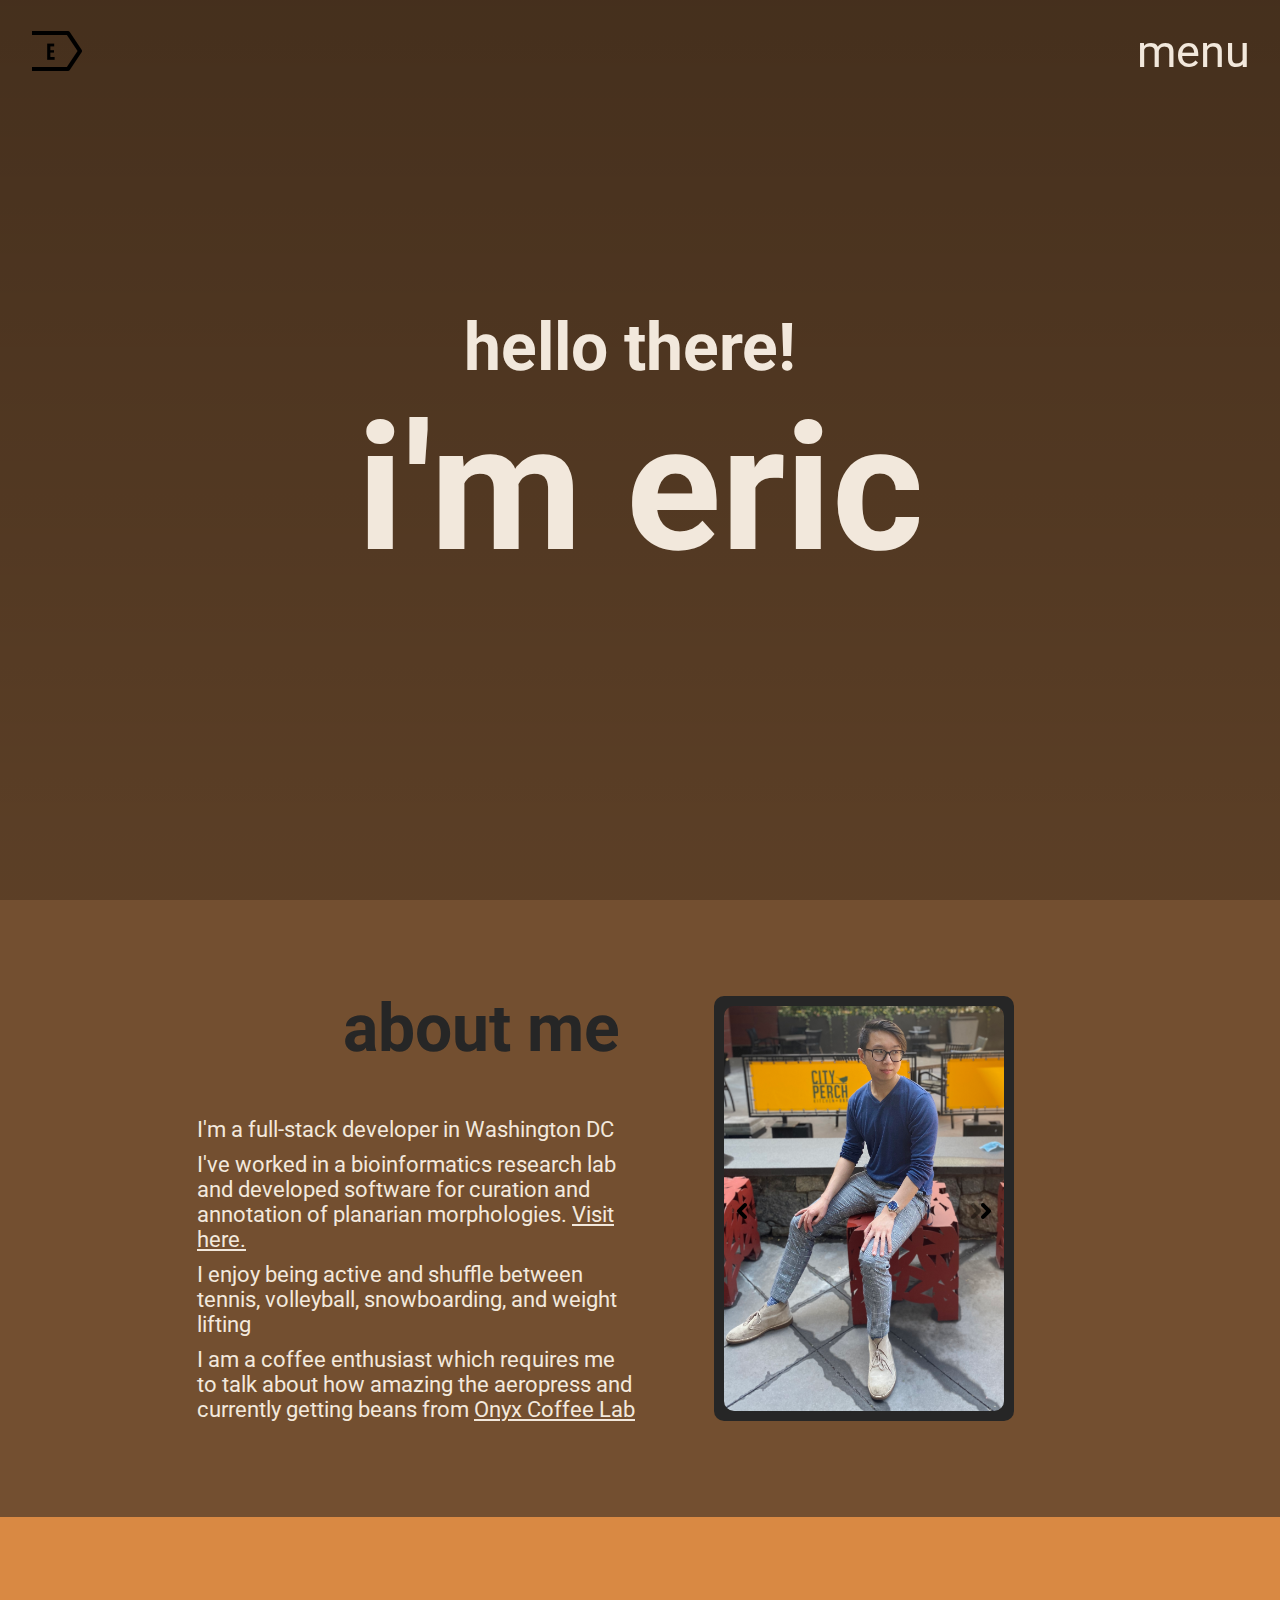
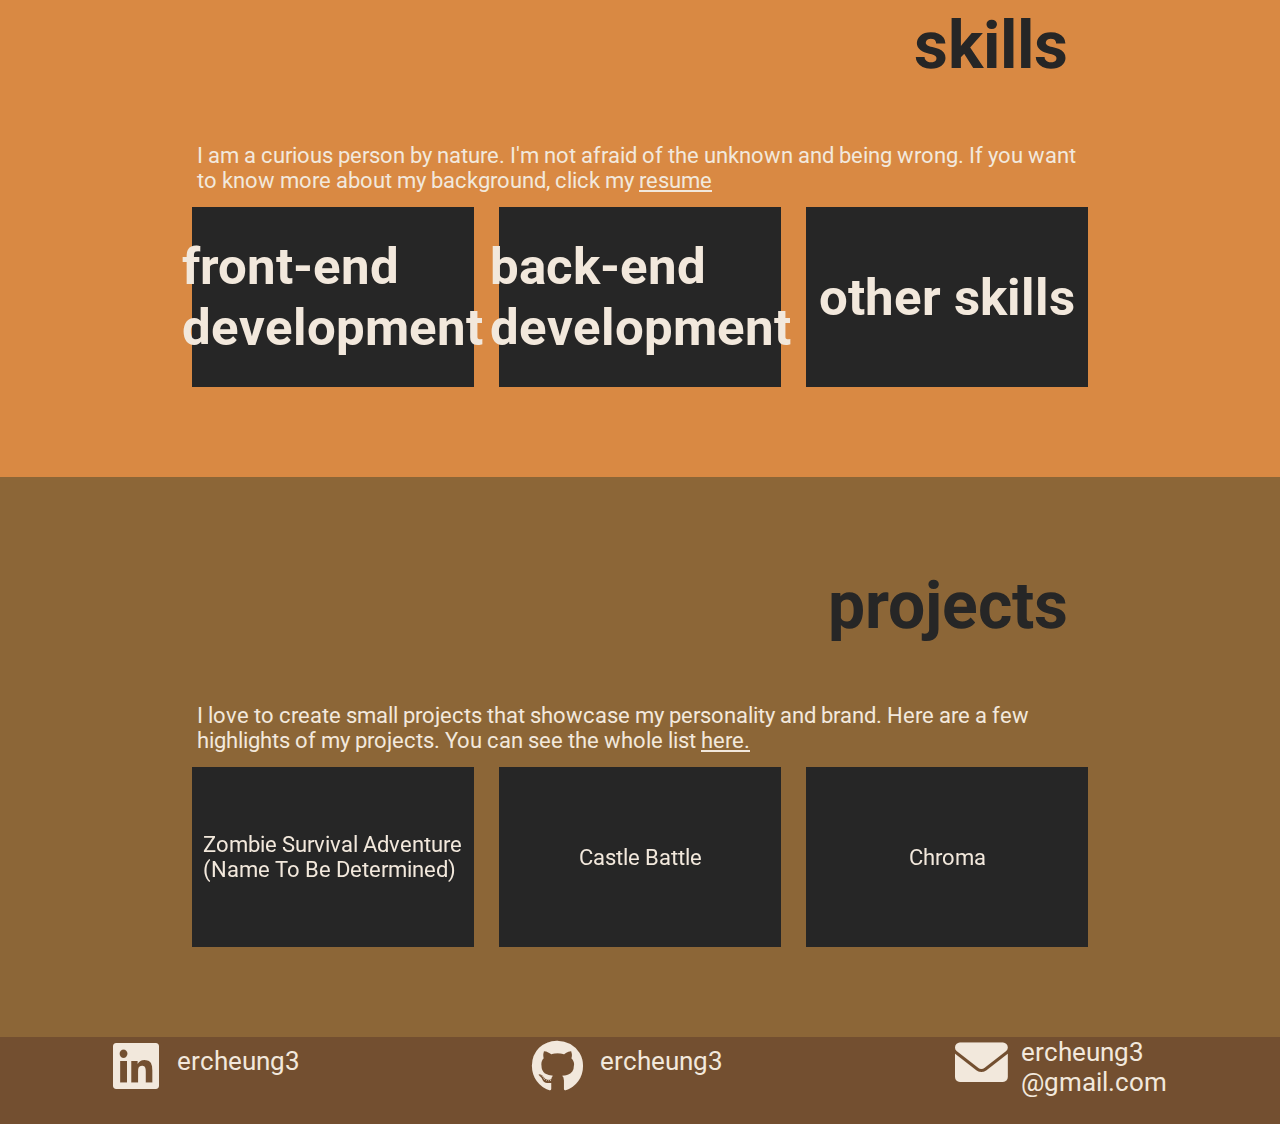
==== index.html @ 5c05569e "root url index.html" ====
<!DOCTYPE html>
<html lang="en">

<head>
    <meta charset="UTF-8">
    <meta http-equiv="X-UA-Compatible" content="IE=edge">
    <meta name="viewport" content="width=device-width, initial-scale=1.0">
    <title>Eric Cheung: Researcher | Developer</title>
    <link rel="preconnect" href="https://fonts.googleapis.com">
    <link rel="preconnect" href="https://fonts.gstatic.com" crossorigin>
    <link href="https://fonts.googleapis.com/css2?family=Montserrat&family=Roboto&display=swap" rel="stylesheet">

    <link rel="stylesheet" href="css/style.css">
    <link rel="stylesheet" href="css/index.css">

    <link rel="stylesheet" href="https://cdnjs.cloudflare.com/ajax/libs/font-awesome/6.0.0-beta2/css/all.min.css">
    <script src="https://ajax.googleapis.com/ajax/libs/jquery/3.6.0/jquery.min.js"></script>
    <script src="js/app.js"></script>

</head>

<body>
    <div class="loading-container">
        <h1 class="loading-text"></h1>
    </div>
    <header class="header">
        <div class="header-container">
            <h2>hello there!</h2>
            <h1>i'm eric</h1>
        </div>
    </header>
    <div class="logo-container">
        <a href="index.html">
            <img src="img/icons8-east-52.png">
        </a>
    </div>
    <div class="menu-container">
        <div>menu</div>
    </div>
    <nav class="navbar">
        <ul class="navbar-list">
            <li class="navbar-list-item" id="home">
                <a href="#">home</a>
            </li>
            <li class="navbar-list-item">
                <a href="#about-me">about me</a>
            </li>
            <li class="navbar-list-item">
                <a href="#skills">skills</a>
            </li>
            <li class="navbar-list-item">
                <a href="#projects">projects</a>
            </li>
            <li class="navbar-list-item">
                <a href="#links">links</a>
            </li>
        </ul>
    </nav>
    <section class="about-me" id="about-me">
        <div class="about-me-container">
            <div class="about-me-text">
                <h2>about me</h2>
                <p>I'm a full-stack developer in Washington DC</p>
                <p>I've worked in a bioinformatics research lab and developed software for curation and annotation of
                    planarian morphologies. <a href=https://lobolab.umbc.edu/plangexq target=_blank>Visit here.</a></p>
                <p>I enjoy being active and shuffle between tennis, volleyball, snowboarding, and weight lifting</p>
                <p>I am a coffee enthusiast which requires me to talk about how amazing the aeropress and currently
                    getting
                    beans from <a href="https://onyxcoffeelab.com/" target="_blank">Onyx Coffee Lab</a></p>
            </div>
            <!-- =========== CAROUSEL CONTAINER ======== -->
            <div class="carousel-container">
                <!-- previous button -->
                <div class="carousel-button previous">
                    <img src="img/icons8-double-left-24.png">
                </div>
                <!-- images -->
                <div class="carousel-images">
                    <img src="img/me.jpg" alt="Portrait of Me" />
                    <img src="img/me2.jpg" alt="Portrait of Me in Philly" />
                    <img src="img/me.jpg" alt="Portrait of Me" />
                    <img src="img/me2.jpg" alt="Portrait of Me in Philly" />
                </div>
                <!-- next button -->
                <div class="carousel-button next">
                    <img src="img/icons8-double-right-24.png">
                </div>
            </div>
        </div>
    </section>
    <section class="skills" id="skills">
        <div class="skills-container">
            <h2>skills</h2>
            <p>I am a curious person by nature. I'm not afraid of the unknown and being wrong. If you want to know more about my background, click my <a
                    href="html/resume.html">resume</a></p>
            <div class="cards-container">
                <div class="scene">
                    <div class="card">
                        <div class="card-face card-face-front">
                            <div class="card-text">
                                <h3>front-end</br>development</h3>
                            </div>
                        </div>
                        <div class="card-face card-face-back skills-info">
                            <p>I have practice with creating DOM trees of other websites such as Airbnb and developed this website myself.</p>
                            <ul class="card-list front-end-skills">
                                <li>HTML</li>
                                <li>CSS</li>
                                <li>Javascript</li>
                                <li>Git/Github</li>
                                <li>Drupal</li>
                            </ul>
                        </div>
                    </div>
                </div>
                <div class="scene">
                    <div class="card">
                        <div class="card-face card-face-front">
                            <div class="card-text">
                                <h3>back-end</br>development</h3>
                            </div>
                        </div>
                        <div class="card-face card-face-back skills-info">
                            <p>I have practice with sql database while developing a planarian worm gene expression pattern software and website.</p>
                            <ul class="card-list back-end-skills">
                                <li>C++</li>
                                <li>Python</li>
                                <li>SQL (mySQL, PostgreSQL)</li>
                            </ul>
                        </div>
                    </div>
                </div>
                <div class="scene">
                    <div class="card">
                        <div class="card-face card-face-front">
                            <div class="card-text">
                                <h3>other skills</h3>
                            </div>
                        </div>
                        <div class="card-face card-face-back">
                            <p>I was a assistant manager at a small restaurant which allowed me to practice patience, strengthen my grit, and perform under strict deadlines and a stressful environment. </p>
                        </div>
                    </div>
                </div>
            </div>
        </div>
    </section>

    <section class="projects" id="projects">
        <div class="projects-container">
            <h2>projects</h2>
            <p>I love to create small projects that showcase my personality and brand. Here are a few highlights of my projects. You can see the whole list <a href="html/projects.html" target="_blank">here.</a></p>
            <div class="cards-container">
                <div class="scene">
                    <div class="card">
                        <div class="card-face card-face-front">
                            <div class="card-text">
                                <p>Zombie Survival Adventure </br>(Name To Be Determined)</p>
                            </div>
                        </div>
                        <div class="card-face card-face-back">
                            <div class="card-text projects-info">
                                <p>A short choose your own adventure game that tries to replicate a real life zombie apocalypse.</p>
                                <p>Deployed game coming soon!</p>
                            </div>
                            <div class="project-links-container">
                                <button><a href="https://github.com/ercheung3/choose-your-own-adventure" target="_blank">Github Repo</a></button>
                                <button class="hidden"><a href="">Deployed Project</a></button>
                            </div>
                        </div>
                    </div>
                </div>
                <div class="scene">
                    <div class="card">
                        <div class="card-face card-face-front">
                            <div class="card-text">
                                <p>Castle Battle</p>
                            </div>
                        </div>
                        <div class="card-face card-face-back">
                            <div class="card-text projects-info">
                                <p>A short game filled with peons and castles. Will you be able to beat the opposing kingdom?</p>
                                <p>Github repo and deployed game coming soon!</p>
                            </div>
                            <div class="project-links-container">
                                <button class="hidden"><a href="" target="_blank">Github Repo</a></button>
                                <button class="hidden"><a href="">Deployed Project</a></button>
                            </div>
                        </div>
                    </div>
                </div>
                <div class="scene">
                    <div class="card">
                        <div class="card-face card-face-front chroma">
                            <div class="card-text">
                                <p>Chroma</p>
                            </div>
                        </div>
                        <div class="card-face card-face-back">
                            <div class="card-text projects-info">
                                <p>A old attempt at building a strategy platforming game featuring different enemies and progressive map.</p>
                                <p>I worked alongside an old classmate. You can visit the repo to see some of the work but currently not sure how to deploy.</p>
                            </div>
                            <div class="project-links-container">
                                <button><a href="https://github.com/arun-ramamurthy/chroma" target="_blank">Github Repo</a></button>
                                <button class="hidden"><a href="https://github.com/arun-ramamurthy/chroma" target="_blank">Deployed Project</a></button>
                            </div>
                        </div>
                    </div>
                </div>
            </div>
        </div>
    </section>
    
    <footer class="footer-container" id="links">
        <a href="https://www.linkedin.com/in/ercheung3/" target="_blank">
            <span class="footer-info">
                <i class="fa-brands fa-linkedin"></i>
                <p class="footer-text">ercheung3</p>
            </span>
        </a>
        <a href="https://github.com/ercheung3" target="_blank">
            <span class="footer-info">
                <i class="fa-brands fa-github"></i>
                <p class="footer-text">ercheung3</p>
            </span>
        </a>
        <a>
            <span class="footer-info">
                <i class="fa-solid fa-envelope"></i>
                <div class="email">
                    <p class="footer-text">ercheung3</p>
                    <p class="footer-text">@gmail.com</p>
                </div>
            </span>
        </a>
    </footer>
</body>

</html>
---- css/style.css ----
/*
COLOR PALLETTE


#8C6637 light brown
#F2E8DC off white
#D98943 orange
#734F30 dark brown
#262626 black
*/

h1, h2, h3, h4 {
    margin: 0;
    padding: 0;
}

h1 {
    font-size: 2em;
    font-style: bolder;
}

h2 {
    font-size: 0.6em;
    text-align: end;
    padding-right: 25px;
    margin-bottom: 0vh;
    font-style: bolder;
}

@media screen and (min-width: 481px) {
    h1 {
        font-size: 3em;
    }

    h2 {
        font-size: 1.2em;
        padding-right: 20px;
        margin-bottom: 1vh;
    }
}

@media screen and (min-width: 821px) {
    h1 {
        font-size: 4em;
    }

    h2 {
        font-size: 1.5em;
        margin-bottom: 5vh;
    }
}

body {
    color: #F2E8DC;
    font-family: 'Roboto', sans-serif;
    font-size: 44px;
    margin: 0;
    padding: 0;
    background-color: #734F30;
    display: flex;
    flex-direction: column;
    justify-content: center;
}

ul, p {
    font-size: 0.3em;
    padding: 0;
    margin: 0;
}

p {
    padding: 3px;
}
@media screen and (min-width: 481px) {
    ul, p {
        font-size: 0.4em;
        padding: 0;
        margin: 0;
    }

    p {
        padding: 3px;
    }
}

@media screen and (min-width: 821px) {
    ul, p {
        font-size: 0.5em;
        padding: 0;
        margin: 0;
    }

    p {
        padding: 5px;
    }
}

li {
    list-style-type: none;
}

p a {
    text-decoration: underline;
}

a {
    color: #F2E8DC;
    text-decoration: none;
}
a:target {
    scroll-margin-top: 24px;
}

a:hover {
    animation: gradientText 1s ease-in-out;
    background: linear-gradient(to left, #D98943, #F2E8DC);
    -webkit-background-clip: text;
    -moz-background-clip: text;
    background-clip: text;
    -webkit-text-fill-color: transparent;
    -moz-text-fill-color: transparent;
}
iframe {
    width: 100vw;
    height: 60vh;
    margin-top: 50px;
}
@media screen and (min-width: 421px) {
    iframe {
        margin-top: 10vh;
        height: 80vh;
    }
}
.logo-container {
    position: fixed;
    display: inline-block;
    height: 28px;
    margin: 5px 0 0 5px;
    padding: 0;
    top: 0;
    left: 0;

    z-index: 4;
}

.menu-container {
    position: fixed;
    top: 0;
    right: 0;
    margin: 5px 5px 0px 0px;
    z-index: 4;
    font-size: 20px;
    cursor: pointer;
}

 .logo-container img {
    position:absolute;
    height: 28px;
}
.menu-container:hover {
    animation: gradientText 1s ease-in-out infinite alternate-reverse;
}
@media screen and (min-width: 481px) {
    .logo-container{
        margin: 5px 0 0 10px;
        height: 52px;
    }
    .logo-container img {
        height: 52px;
    }
    .menu-container {
        margin: 5px 10px 0px 0px;
        font-size: 36px;
    }
}

@media screen and (min-width: 821px) {
    .logo-container {
        margin: 25px 0 0 30px;
    }
    .menu-container {
        margin: 25px 30px 0px 0px;
        font-size: 45px;
    }
}

.navbar {
    display: none;
    opacity: 0;

    position: fixed;
    top: 0;
    left: 0;
    height: 100vh;
    width: 100vw;

    align-items: center;
    justify-content: center;

    background: linear-gradient(#D98943 69%, #c27b3c);
    overflow: auto;

    animation: fadeOut 0.5s ease-out;

    z-index: 3;
}

.navbar ul {
    display: flex;
    flex-direction: column;
    gap: 5vh;
    font-family: 'Montserrat', sans-serif;
    font-weight: bold;
    font-size: 2em;
}

.navbar-list-item {
    font-size: 1em;
}

@media screen and (min-width: 481px) {
    .navbar-list-item {
        font-size: 1.25em;
    }
}

@media screen and (min-width: 821px) {
    .navbar-list-item {
        font-size: 1.5em;
    }
}
.active-block {
    display: block;
    opacity: 1;
}

.active-block-animated {
    display: block;
    opacity: 1;
}

.active-flex {
    display: flex;
    opacity: 1;
}

.active-flex-animated {
    display: flex;
    opacity: 1;

    animation: corner 1s ease-out;
}

.footer-container {
    margin-bottom: 3vh;
    display:flex;
    flex-direction: column;
    align-items: center;
    background: #734F30;
}

.footer-info {
    display: inline-block;
}
.email > p {
    margin: 0;
    padding: 0;
}
.email {
    display: flex;
    flex-direction: column;
    justify-content:flex-start;
    font-size: 0.8em;
}

@media screen and (min-width: 481px) {
    .footer-container {
        flex-direction: row;
        align-items: center;
        justify-content: space-around;
        font-size: 1.2em
    }
    .footer-text, .email{
        margin-left: 1vw;
    }

    .footer-info {
        display: flex;
    }

    .email {
        font-size: 1em;
    }
}

@keyframes fadeOut {
    0% {
        opacity: 1;
    }

    100% {
        opacity: 0;
    }
}

@keyframes fadeIn {
    0% {
        opacity: 0;
    }

    100% {
        opacity: 1;
    }
}

@keyframes corner {
    0% {
        margin: auto auto;
        height: 50vw;
        width: 50vw;
        font-size: 0em;
        border-radius: 100%;
        background: #8C6637;
        transform: translate(200%, -100%);
    }
    80% {
        height: 50vw;
        width: 50vw;
        transform: translate(25vw, 10vh);
        border-radius: 100%;
    }

    90% {
        font-size: 0em;
    }

    100% {
        margin: auto auto;
        font-size: 1em;
        background: #D98943;
    }
}

@keyframes gradientText {
    0% {
        background: linear-gradient(to left, #F2E8DC, #F2E8DC);
        -webkit-background-clip: text;
        -moz-background-clip: text;
        -webkit-text-fill-color: transparent;
        -moz-text-fill-color: transparent;
    }

    100% {
        background: linear-gradient(to left, #D98943, #F2E8DC);
        -webkit-background-clip: text;
        -moz-background-clip: text;
        -webkit-text-fill-color: transparent;
        -moz-text-fill-color: transparent;
    }
}
---- css/index.css ----
h2 {
    color: #262626;
}

.header-container h2 {
    color: #F2E8DC;
    margin: 0px;
}

.header-container {
    display: flex;
    flex-direction: column;
    align-items: center;
    justify-content: center;
    background-image: linear-gradient(rgba(0, 0, 0, 0.4), rgba(0, 0, 0, 0.2)), url("../img/watch.jpg");
    width: 100vw;
    height: 50vh;
    background-position: center center;
    background-size: cover;
}

@media screen and (min-width: 481px) {
    .header-container {
        height: 50vh;
    }
}

@media screen and (min-width: 821px) {
    .header-container {
        height: 100vh;
    }
}

.about-me {

    background: #734F30
}

.about-me-container {
    display: flex;
    flex-direction: column;
    align-items: center;
    gap: 1vh;
    padding: 3vh 15vw;
}

@media screen and (min-width:481px) {
    .about-me-container {
        padding: 5vh 10vw;
    }
}

@media screen and (min-width: 821px) {
    .about-me-container {
        flex-direction: row;
        align-items: center;
        gap: 0vh;
        padding: 10vh 15vw;
    }
}

.cards-container {
    display: flex;
    flex-direction: column;
    align-items: center;
    gap: 2vw;
}

.scene {
    width: 100%;
    height: 20vh;
    perspective: 600px;
}

@media screen and (min-width: 821px) {
    .cards-container {
        flex-direction: row;
    }
}

.card {
    width: 100%;
    height: 100%;
    transition: transform 1s;
    transform-style: preserve-3d;
    cursor: pointer;
    position: relative;
    display: block;
}

.card-face {
    position: absolute;
    height: 100%;
    width: 100%;
    backface-visibility: hidden;
}

.card-face-front {
    background: #262626;
    color: #F2E8DC;
    display: flex;
    align-items: center;
    justify-content: center;
    text-align: left;
}

.card-face-back {
    background: #F2E8DC;
    color: #262626;
    display: flex;
    flex-direction: column;
    align-items: center;
    justify-content: space-between;
    text-align: left;
    transform: rotateY(180deg);
}

.skills-info {
    justify-content: flex-start;
    align-items: flex-start;
    gap: 20px;
    padding-left: 10px;
}

.project-links-container {
    width: 100%;
    display: flex;
    justify-content: space-around;
    margin-bottom: 2vh;
}

.card-face-back a {
    color: #262626;
    text-decoration: none;
}

.card.is-flipped {
    transform: rotateY(-180deg);
    display: block;
}

.skills {
    background: #D98943;
}

.skills-container {
    display: flex;
    flex-direction: column;
    gap: 1vh;
    padding: 3vh 15vw;
}

@media screen and (min-width:481px) {
    .skills-container {
        padding: 5vh 10vw;
    }
}

@media screen and (min-width: 821px) {
    .skills-container {
        padding: 10vh 15vw;
    }
}

.projects {
    background: #8C6637;
}

.projects-container {
    display: flex;
    flex-direction: column;
    gap: 1vh;
    padding: 3vh 15vw;
}

@media screen and (min-width:481px) {
    .projects-container {
        padding: 5vh 10vw;
    }
}

@media screen and (min-width: 821px) {
    .projects-container {
        padding: 10vh 15vw;
    }
}

@media screen and (min-width: 821px) {

    .projects-container .card-face-front:hover {
        background-position: center center;
        background-size: contain;
        font-size: 0;
    }

    .zombie:hover {
        background-image: radial-gradient(rgba(0, 0, 0, 0.1), rgba(0, 0, 0, 0.3));
    }

    .chroma:hover {
        background-image: radial-gradient(rgba(0, 0, 0, 0.1), rgba(0, 0, 0, 0.3)), url("../img/chroma.png");

    }

}


.about-me-text {
    width: 100%;
    display: flex;
    flex-direction: column;
}

/* ======= CAROUSEL SECTION ======== */
.carousel-container {
    width: 85%;
    display: flex;
    justify-content: center;
}

.carousel-images {
    background: #262626;
    padding: 10px;
    border-radius: 10px;
    box-sizing: border-box;
    position: relative;
}

.carousel-images img {
    display: none;
    width: 100%;
    border-radius: 10px;
    max-width: 556px;
    max-height: 406px;

}

.carousel-button {
    display: none;
}

@media screen and (min-width: 821px) {
    .carousel-container {
        width: 50%;
        display: flex;
    }

    .carousel-button {
        display: inline-block;
        position: relative;
    }

    .previous {
        align-self: center;
        left: 10%;
        z-index: 2;
    }

    .next {
        align-self: center;
        right: 10%;
        z-index: 2;
    }

    .carousel-button:hover {
        cursor: pointer;
    }
}

.carousel-images img:first-of-type {
    display: block;
}

@media screen and (min-width: 821px) {
    .about-me {
        flex-direction: row;
    }

    .about-me-text {
        width: 50%;
    }

    .container {
        width: 50%;
    }
}




@media screen and (min-width: 821px) {
    .loading-container {
        display: none;
        position: fixed;
        opacity: 0;
        background: #262626;
        width: 100vw;
        height: 100vh;

        z-index: 100;
    }

    .hidden {
        display: none;
        opacity: 1;
    }

    @keyframes loading {
        0% {
            border-radius: 100%;
            width: 100vw;
            height: 100vw;
            left: 0vw;
            top: 0vh;
        }

        100% {
            border-radius: 100%;
            transform: scale(0%);
            left: 50vw;
            top: 50vh;
        }
    }
}
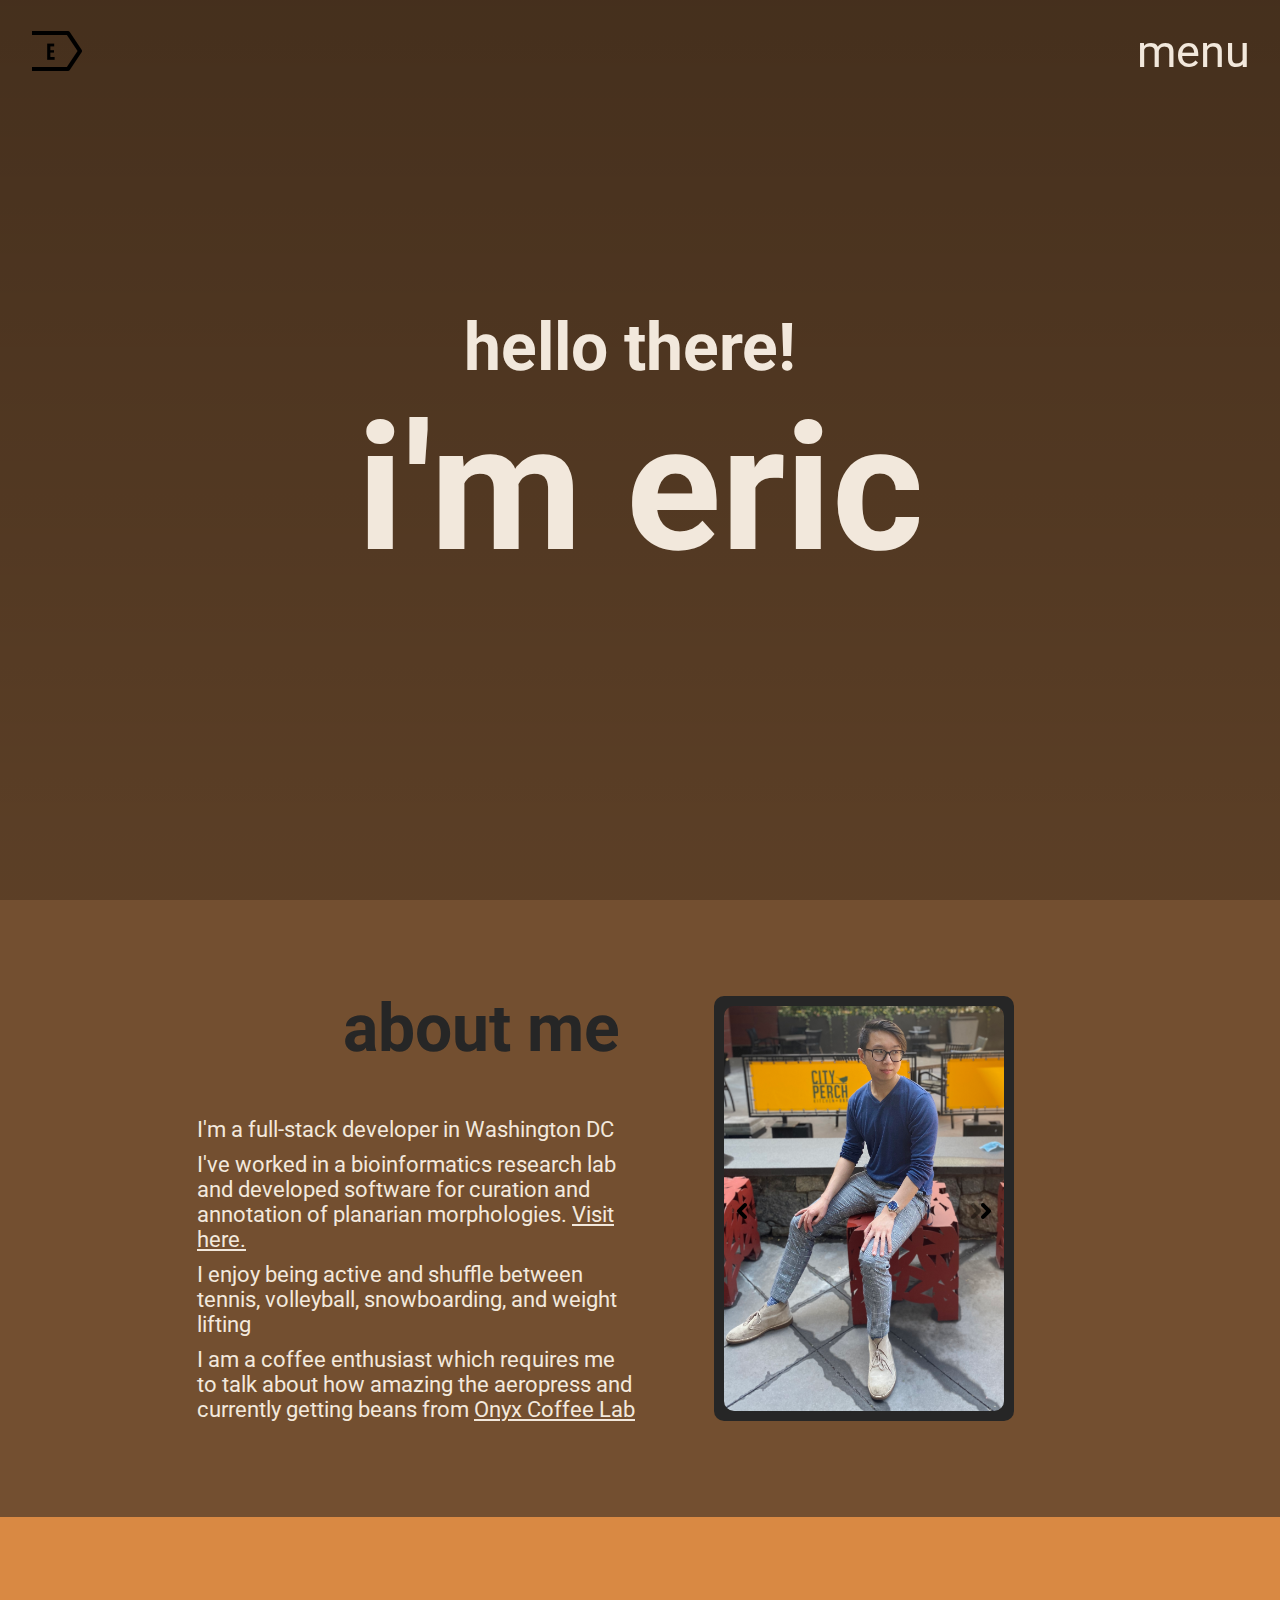
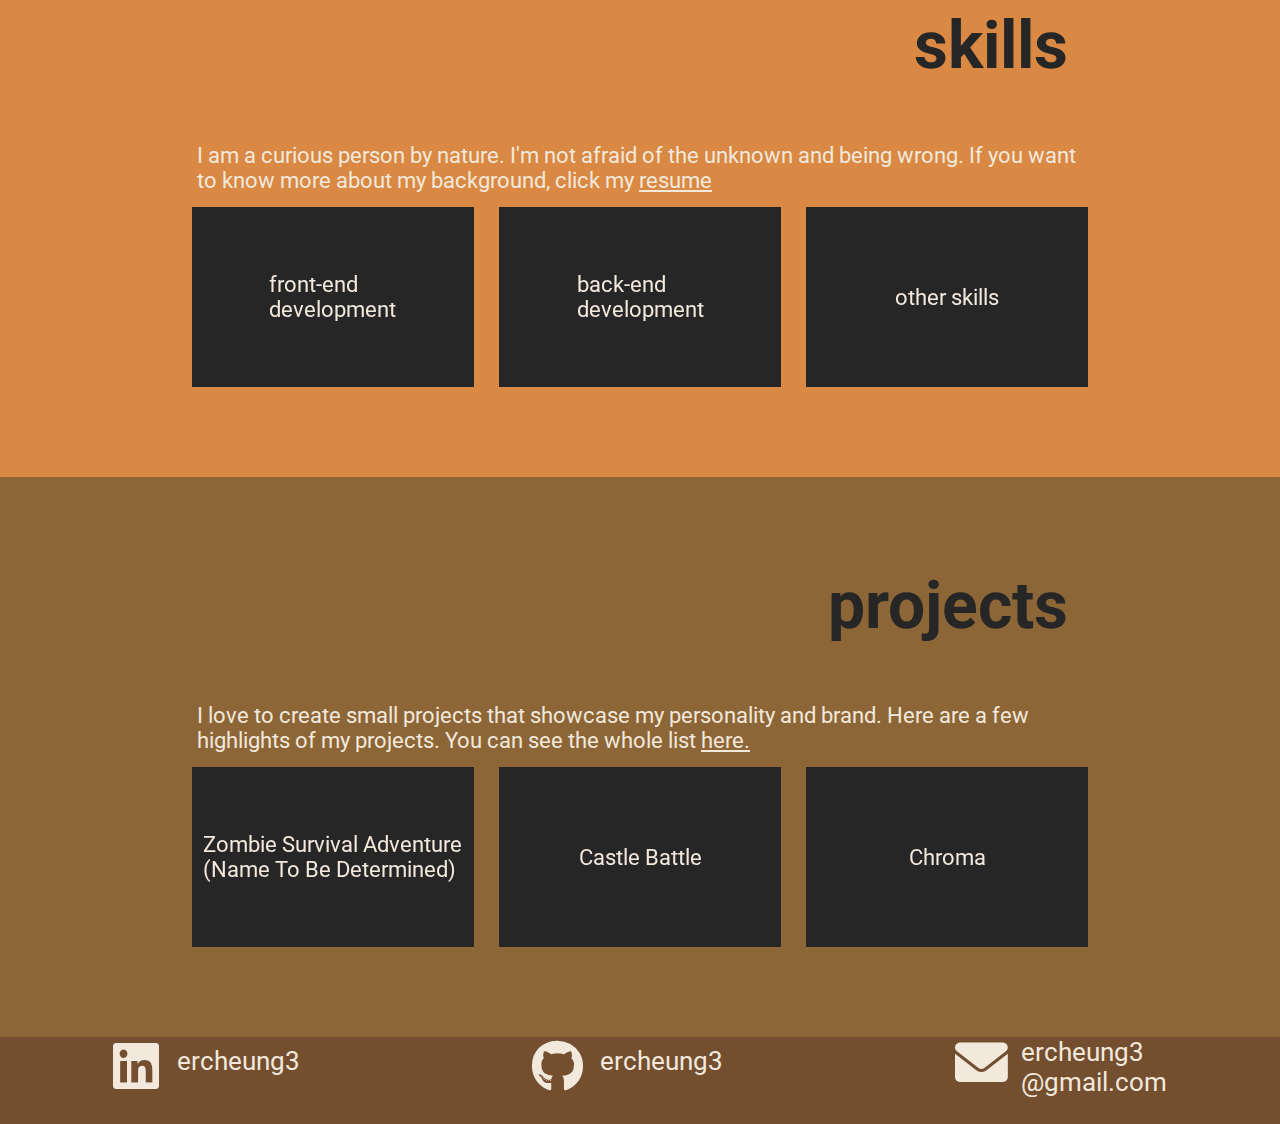
==== commit 6641bc92: "Fixed responsive design of skills." ====
--- a/index.html
+++ b/index.html
@@ -98,7 +98,7 @@
                     <div class="card">
                         <div class="card-face card-face-front">
                             <div class="card-text">
-                                <h3>front-end</br>development</h3>
+                                <p>front-end</br>development</p>
                             </div>
                         </div>
                         <div class="card-face card-face-back skills-info">
@@ -117,7 +117,7 @@
                     <div class="card">
                         <div class="card-face card-face-front">
                             <div class="card-text">
-                                <h3>back-end</br>development</h3>
+                                <p>back-end</br>development</p>
                             </div>
                         </div>
                         <div class="card-face card-face-back skills-info">
@@ -134,7 +134,7 @@
                     <div class="card">
                         <div class="card-face card-face-front">
                             <div class="card-text">
-                                <h3>other skills</h3>
+                                <p>other skills</p>
                             </div>
                         </div>
                         <div class="card-face card-face-back">
